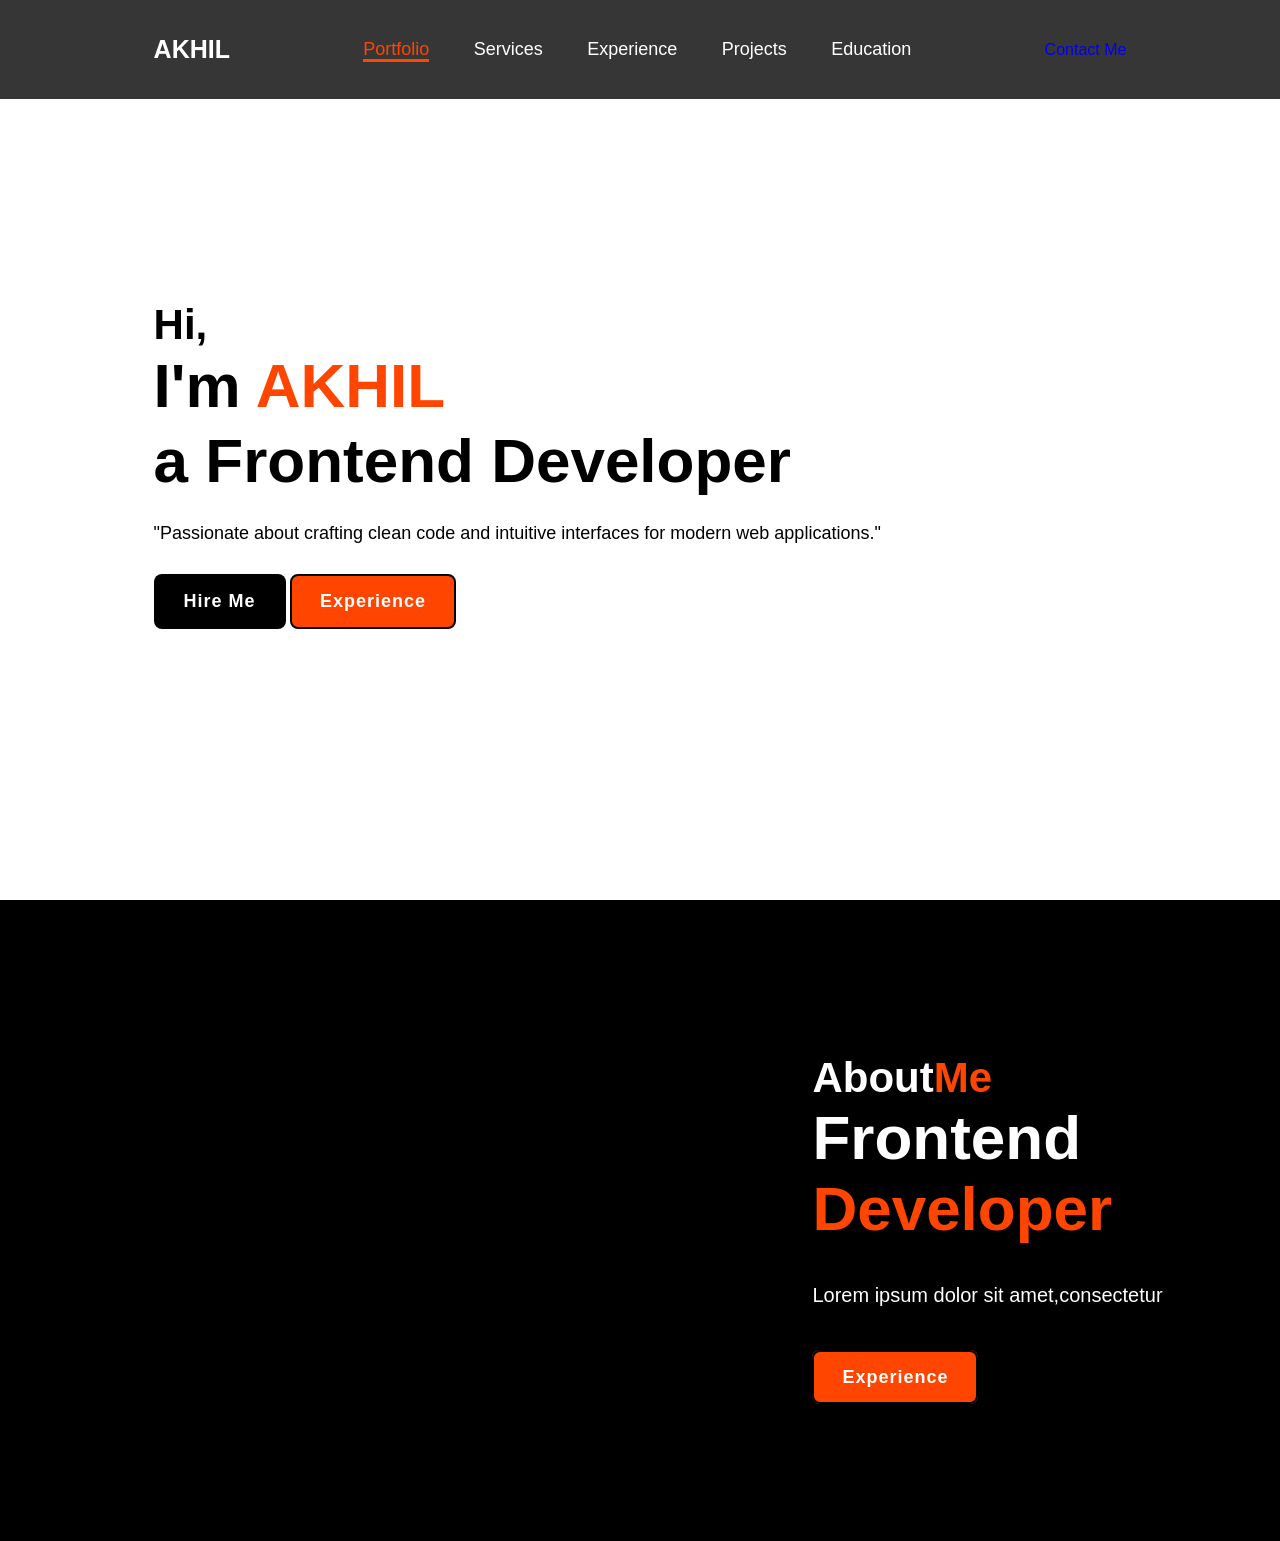
==== index.html @ 7cc4699e "add about section with content and styling; enhance button styles and image presentation" ====
<!DOCTYPE html>
<html lang="en">
    <head>
        <meta charset="UTF-8">
        <meta name="viewport"
        content="width=device-width, intial-scale=1.0">
        <title>Simple Portfolio 2.0</title>
        <link rel="stylesheet" href="style.css">
    </head>
    <body>
        <header class="header">
            <a href="#" class="logo">AKHIL</a>
            
            <nav class="navbar">
                <a href="#" class="active">Portfolio</a>
                <a href="#">Services</a>
                <a href="#">Experience</a>
                <a href="#">Projects</a>
                <a href="#">Education</a>
            </nav>

            <a href="#" class="Contact">Contact Me</a>          
        </header>

        <section class="home">
            <div class="home-content">
                <h3>Hi,</h3>

                <h1>I'm <span>AKHIL<br></span>a Frontend Developer</h1>

                <p>"Passionate about crafting clean code and intuitive interfaces for modern web applications."</p>

                <div class="btn-box">
                    <button class="btn-1">Hire Me</button>
                    <button class="btn-2">Experience</button>
                </div>
            </div>
            <div class="img-box">
                 <img src="image.jpg" alt="">              
             </div>
        </section>
        
        <section class="about">

            <div class="about-img">
                <img scr="image.jpg" alt="">
            </div>
            
            <div class="about-content">
                <h2 class="heading">About<span>Me</span></h2>
                <h3>Frontend <span>Developer</span></h3>
                <p>Lorem ipsum dolor sit amet,consectetur </p>
                <a href="#" class="btn-2">Experience</a>
            </div>
        </section>
    </body>
</html>
---- style.css ----
*{
    margin:0;
    padding:0;
    box-sizing: border-box;
    font-family: 'Poppins', sans-serif; 
    text-decoration: none;
    list-style: none;
}
.header{
    position: fixed;
    top: 0;
    left: 0;
    width: 100%;
    padding: 35px 12%;
    background:rgba(0, 0, 0, 0.789);
    backdrop-filter: blur(10px);
    display: flex;
    justify-content: space-between;
    align-items: center;
    z-index: 100;
}
.logo{
    font-size: 25px;
    color: white;
    font-weight: 600;
    transition: 0.3s ease;
}
.logo:hover{
    color: orangered;
    text-shadow: 0 0 25px orangered,
                 0 0 50px orangered;
    transform: scale(1.1);                
}
span{
    color: orangered;  
}
.navbar a{
    font-size: 18px;
    color: white;
    font-weight: 500;
    margin : 0 20px;
    border-radius: 3px solid transparent;
    transition: 0.3s ease;   
}
.navbar a:hover,
.navbar a.active{
    color: orangered;
    border-bottom: 3px solid orangered;
}
.contact{
    padding: 10px 28px;
    background-color: white;
    color: black;
    border: 2px solid transparent;
    border-radius: 8px;
    font-size: 16px;
    letter-spacing: 1px;
    font-weight: 600;
    transition: 0.3s ease;
}
.contact:hover{
    background-color: orangered;
    box-shadow: 0 0 25px orangered;
    color: white;
}
.home{
    width: 100%;
    min-height: 100vh;
    background: rgb(255, 255, 255);
    display: flex;
    align-items: center;
    gap: 7em;
    padding: 30px 12% 0;
}
.home-content{
    max-width: 800px;
}
.home-content h3{
    font-size: 42px;   
}
.home-content h1{
    font-size: 62px;
    line-height: 1.2;
}
.home-content p{
    font-size: 18px;
    margin: 25px 0 30px;    
}
.btn{
    width: 345px;
    display: flex;
    gap: 2em;
}
.btn-1{
    padding: 15px 28px;
    background-color: black;
    color: white;
    border: 2px solid transparent;
    border-radius: 8px;
    font-size: 18px;
    letter-spacing: 1px;
    font-weight: 600;
    transition: 0.3s ease;
    cursor: pointer;
}
.btn-1:hover{
    background-color: white;
    color: black;
    border: 2px solid black;
}
.btn-2{
    padding: 15px 28px;
    background-color: orangered;
    color: white;
    border: 2px solid black;
    border-radius: 8px;
    font-size: 18px;
    letter-spacing: 1px;
    font-weight: 600;
    transition: 0.3 ease;
    cursor: pointer;
}
.btn-2:hover{
    background-color: white;
    color: orangered;
}
.img-box img{
    border-radius: 50%;
    width: 550px;    
}

::-webkit-scrollbar{
    width: 15px;
}
::-webkit-scrollbar-thumb{
    background-color: orangered;   
}
::-webkit-scrollbar-track{
    background-color:rgba(0, 0, 0, 0.6);
    width: 50px;
}

.about{
    display: flex;
    justify-content: center;
    align-items: center;
    padding: 12% 8%;
    gap: 10em;
    background: black;
}
.about-img img{
    position: relative;
    width: 550px;
    box-shadow: 0 0 25px orangered,
                0 0 50px orangered;
    border-radius: 50%;
}
.about-content h2{
    text-align: left;
    color: white;
    font-size: 42px;   
}
.about-content h3{
    font-size: 62px;
    color: white;    
}
.about-content p{
    color: white;
    font-size: 20px;
    margin: 2em 0 3em;
}
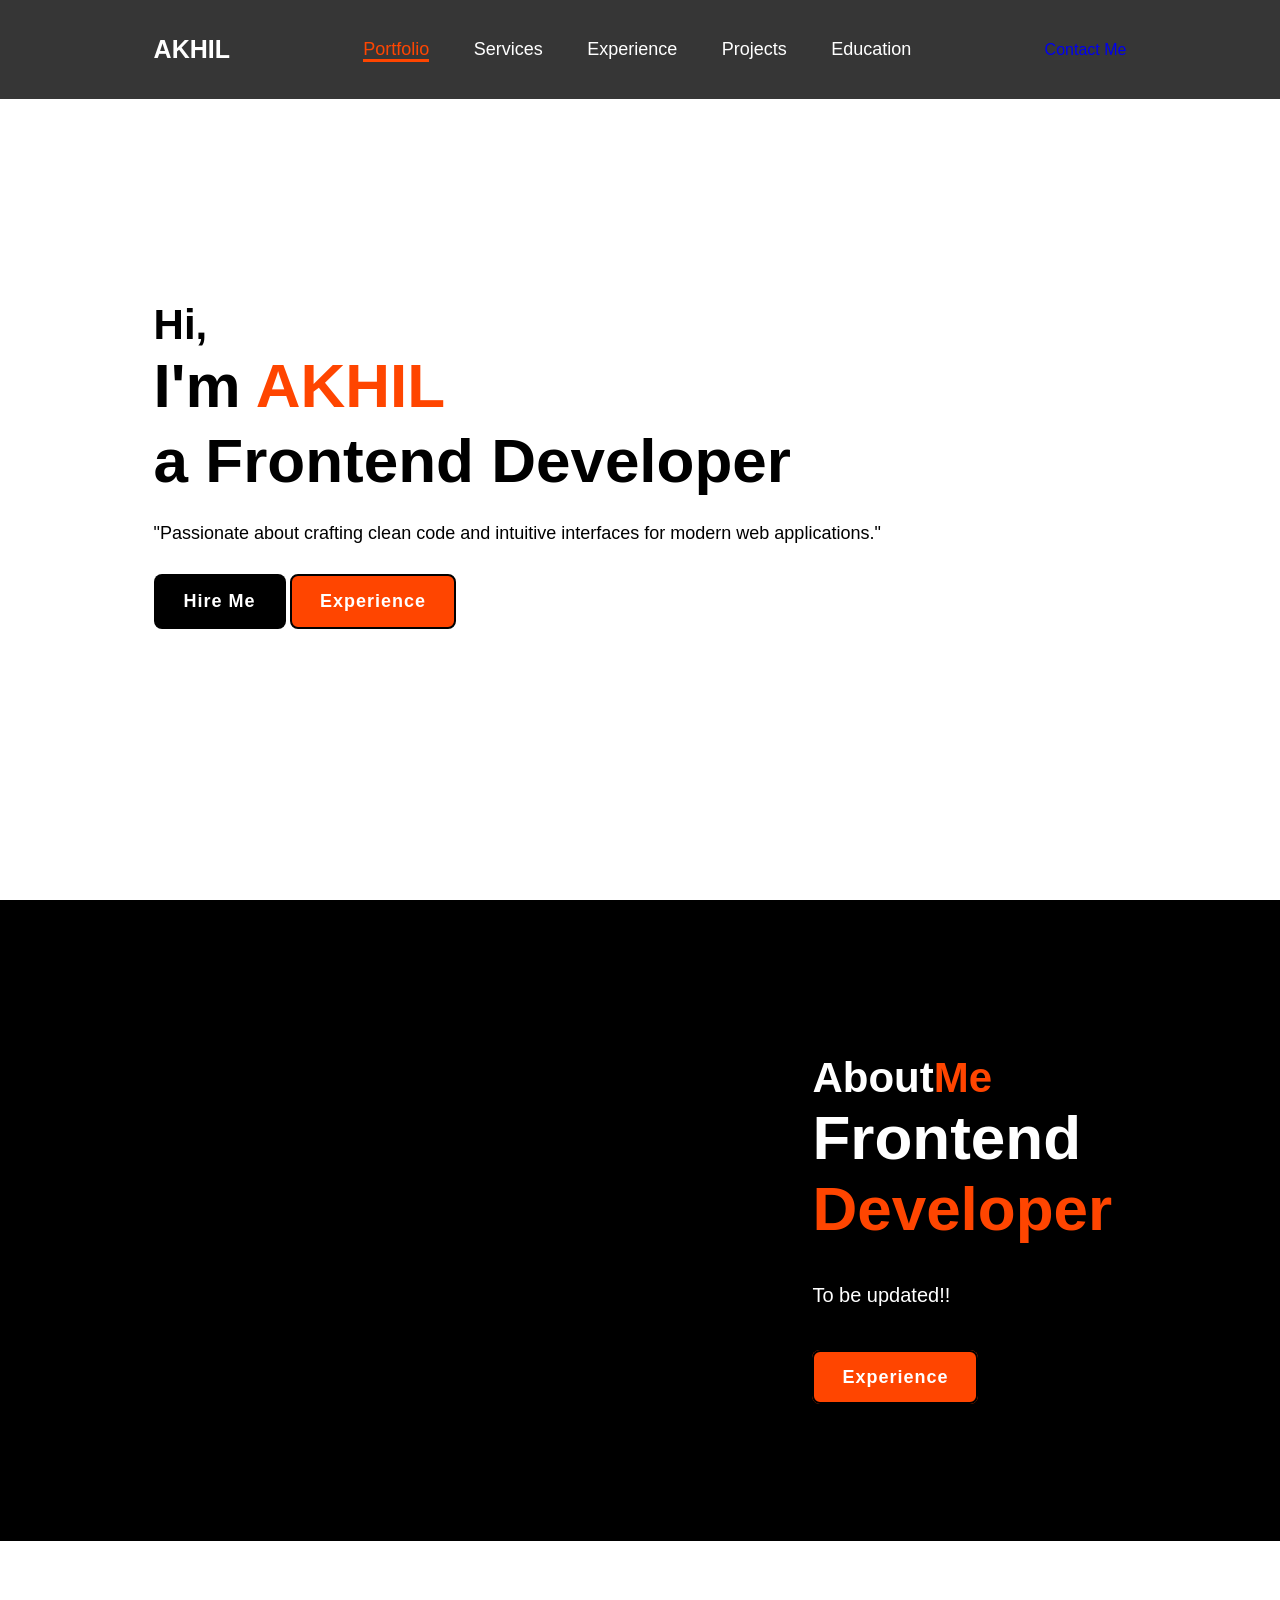
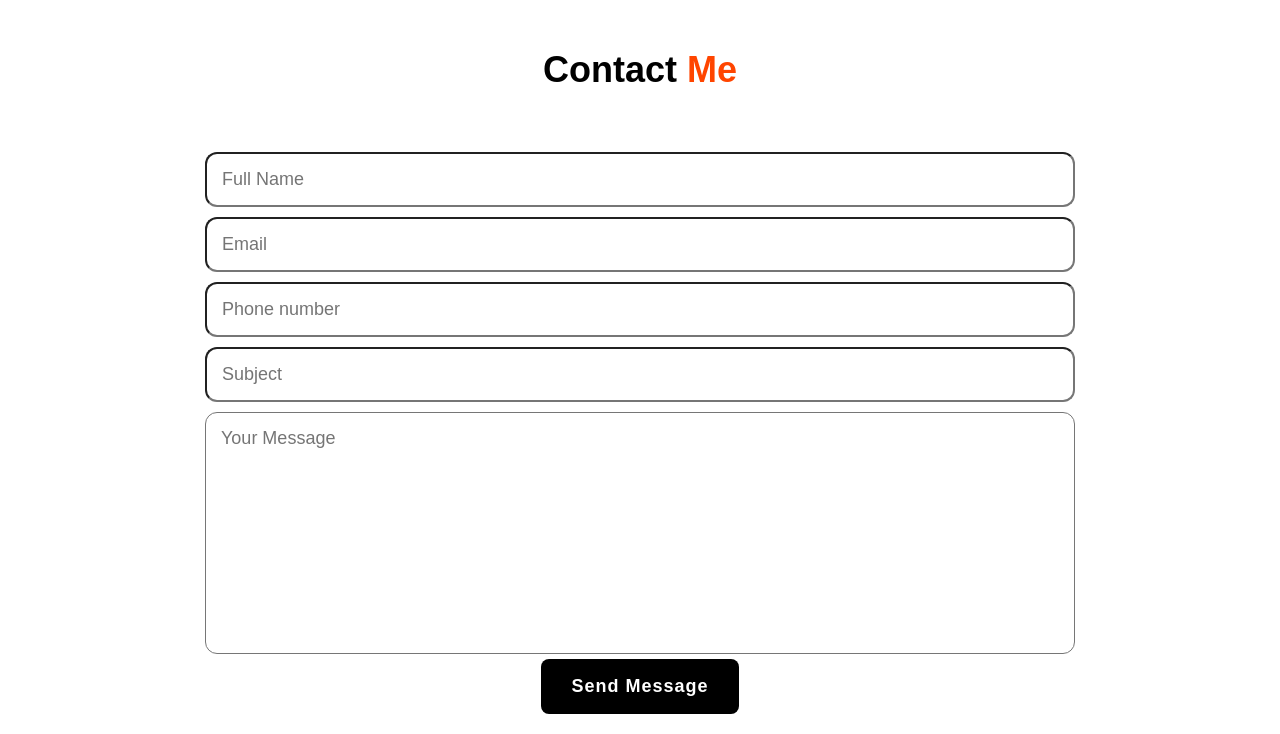
==== commit 36ce42f6: "add contact form section with styling and update about section content" ====
--- a/index.html
+++ b/index.html
@@ -49,9 +49,28 @@
             <div class="about-content">
                 <h2 class="heading">About<span>Me</span></h2>
                 <h3>Frontend <span>Developer</span></h3>
-                <p>Lorem ipsum dolor sit amet,consectetur </p>
+                <p>To be updated!!</p>
                 <a href="#" class="btn-2">Experience</a>
             </div>
         </section>
+
+        <section class="contact-form">
+            <h2 class="contact-me">Contact <span>Me</span></h2>
+
+            <form action="#" class="form-together">
+
+                <div class="input-box">
+                    <input type="text" placeholder="Full Name">
+                    <input type="email" placeholder="Email">
+                    <input type="number" placeholder="Phone number">
+                    <input type="text" placeholder="Subject">
+                
+                    <textarea name="" id="" cols="30" rows="10" placeholder="Your Message"></textarea>
+                </div>
+
+                <input type="submit" value="Send Message" class="btn-1">
+
+            </form>
+        </section>
     </body>
 </html>
--- a/style.css
+++ b/style.css
@@ -168,4 +168,53 @@
     color: white;
     font-size: 20px;
     margin: 2em 0 3em;
-}+}
+
+.contact-form {
+    display: flex;
+    flex-direction: column;
+    align-items: center;
+    justify-content: center;
+    width: 100%;
+}
+
+.form-together {
+    display: flex;
+    flex-direction: column;
+    align-items: center;
+    justify-content: center;
+    width: 100%;
+}
+
+.contact-form h2{
+    text-align: center;
+    margin-top: 3em;
+    margin-bottom: 1em;
+    font-size: 36px;
+}
+.contact-form form{
+    max-width: 50em;
+    margin: 1rem auto;
+    text-align: center;
+    margin-bottom: 3em;
+}
+.contact-form form,
+.input-box{
+    display: flex;
+    justify-content: center;
+    flex-wrap: wrap;
+
+}
+
+.contact-form form,
+.input-box input,
+.contact-form form textarea{
+    width: 100%;
+    padding: 15px;
+    font-size: 18px;
+    color: black;
+    background: rgb(255, 255, 255);
+    border-radius: 12px;
+    margin: 5px 0;
+    resize: none;
+}
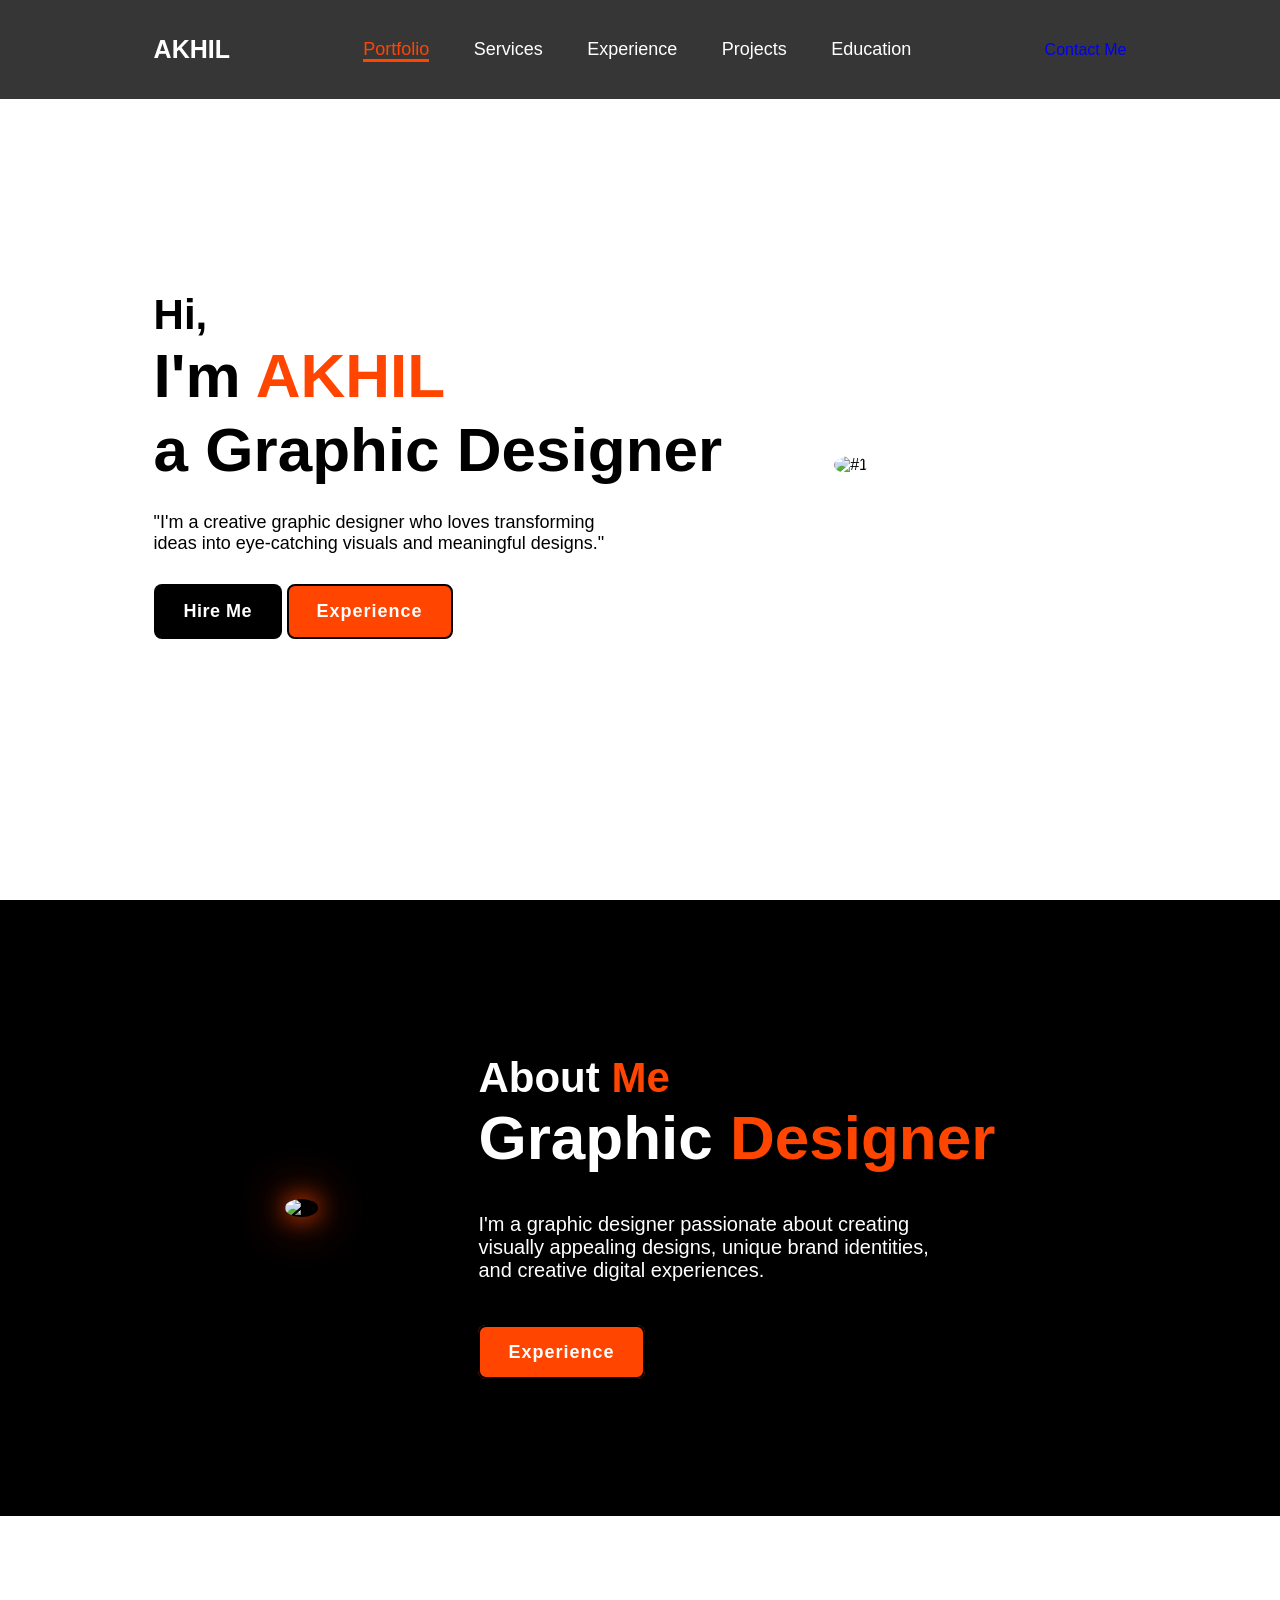
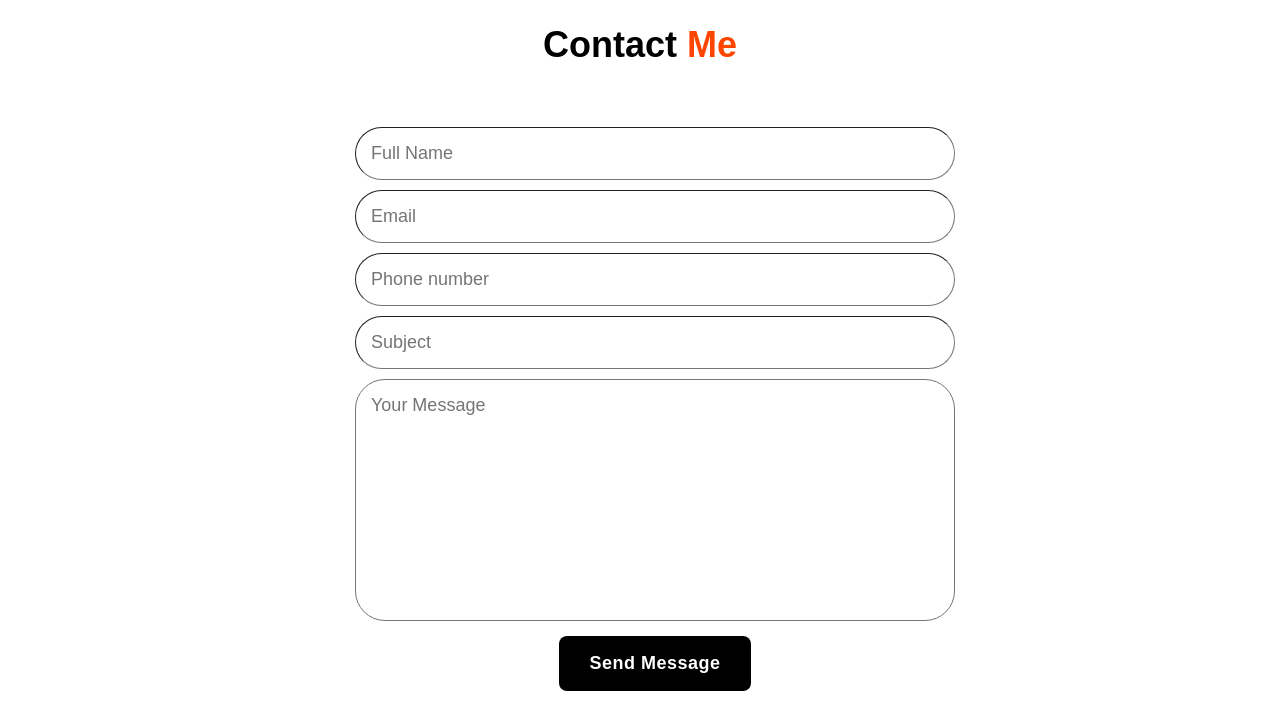
==== commit 5a7822fe: "update home and about sections content; modify image sources and enhance styles" ====
--- a/index.html
+++ b/index.html
@@ -26,9 +26,9 @@
             <div class="home-content">
                 <h3>Hi,</h3>
 
-                <h1>I'm <span>AKHIL<br></span>a Frontend Developer</h1>
+                <h1>I'm <span>AKHIL<br></span>a Graphic Designer</h1>
 
-                <p>"Passionate about crafting clean code and intuitive interfaces for modern web applications."</p>
+                <p>"I'm a creative graphic designer who loves transforming<br>ideas into eye-catching visuals and meaningful designs."</p>
 
                 <div class="btn-box">
                     <button class="btn-1">Hire Me</button>
@@ -36,20 +36,22 @@
                 </div>
             </div>
             <div class="img-box">
-                 <img src="image.jpg" alt="">              
+                 <img src="https://i.pinimg.com/1200x/fc/03/52/fc0352c0abf18f73829cd79c8271cc64.jpg" alt="#1">              
              </div>
         </section>
         
         <section class="about">
 
             <div class="about-img">
-                <img scr="image.jpg" alt="">
+                <img src="https://i.pinimg.com/736x/49/27/1d/49271dbe0672f5c6c421a0d20e19b036.jpg" alt="#2">
             </div>
             
             <div class="about-content">
-                <h2 class="heading">About<span>Me</span></h2>
-                <h3>Frontend <span>Developer</span></h3>
-                <p>To be updated!!</p>
+                <h2 class="heading">About <span>Me</span></h2>
+                <h3>Graphic <span>Designer</span></h3>
+                <p>
+                    I'm a graphic designer passionate about creating<br>visually appealing designs, unique brand identities,<br>and creative digital experiences.
+                </p>
                 <a href="#" class="btn-2">Experience</a>
             </div>
         </section>
@@ -72,5 +74,8 @@
 
             </form>
         </section>
+
+
+
     </body>
 </html>
--- a/style.css
+++ b/style.css
@@ -98,7 +98,7 @@
     border: 2px solid transparent;
     border-radius: 8px;
     font-size: 18px;
-    letter-spacing: 1px;
+    letter-spacing: 0.5px;
     font-weight: 600;
     transition: 0.3s ease;
     cursor: pointer;
@@ -125,12 +125,13 @@
     color: orangered;
 }
 .img-box img{
-    border-radius: 50%;
-    width: 550px;    
+    border-radius:100%;
+    width:400px;
+
 }
 
 ::-webkit-scrollbar{
-    width: 15px;
+    width: 5px;
 }
 ::-webkit-scrollbar-thumb{
     background-color: orangered;   
@@ -150,7 +151,7 @@
 }
 .about-img img{
     position: relative;
-    width: 550px;
+    width: 500px;
     box-shadow: 0 0 25px orangered,
                 0 0 50px orangered;
     border-radius: 50%;
@@ -185,6 +186,7 @@
     justify-content: center;
     width: 100%;
 }
+
 
 .contact-form h2{
     text-align: center;
@@ -206,15 +208,20 @@
 
 }
 
+.input-box{
+    margin-bottom:10px;
+}
+
 .contact-form form,
 .input-box input,
 .contact-form form textarea{
-    width: 100%;
+    width: 600px;
     padding: 15px;
     font-size: 18px;
     color: black;
     background: rgb(255, 255, 255);
-    border-radius: 12px;
+    border-radius: 30px;
     margin: 5px 0;
     resize: none;
-}
+    border-width:1px;
+}
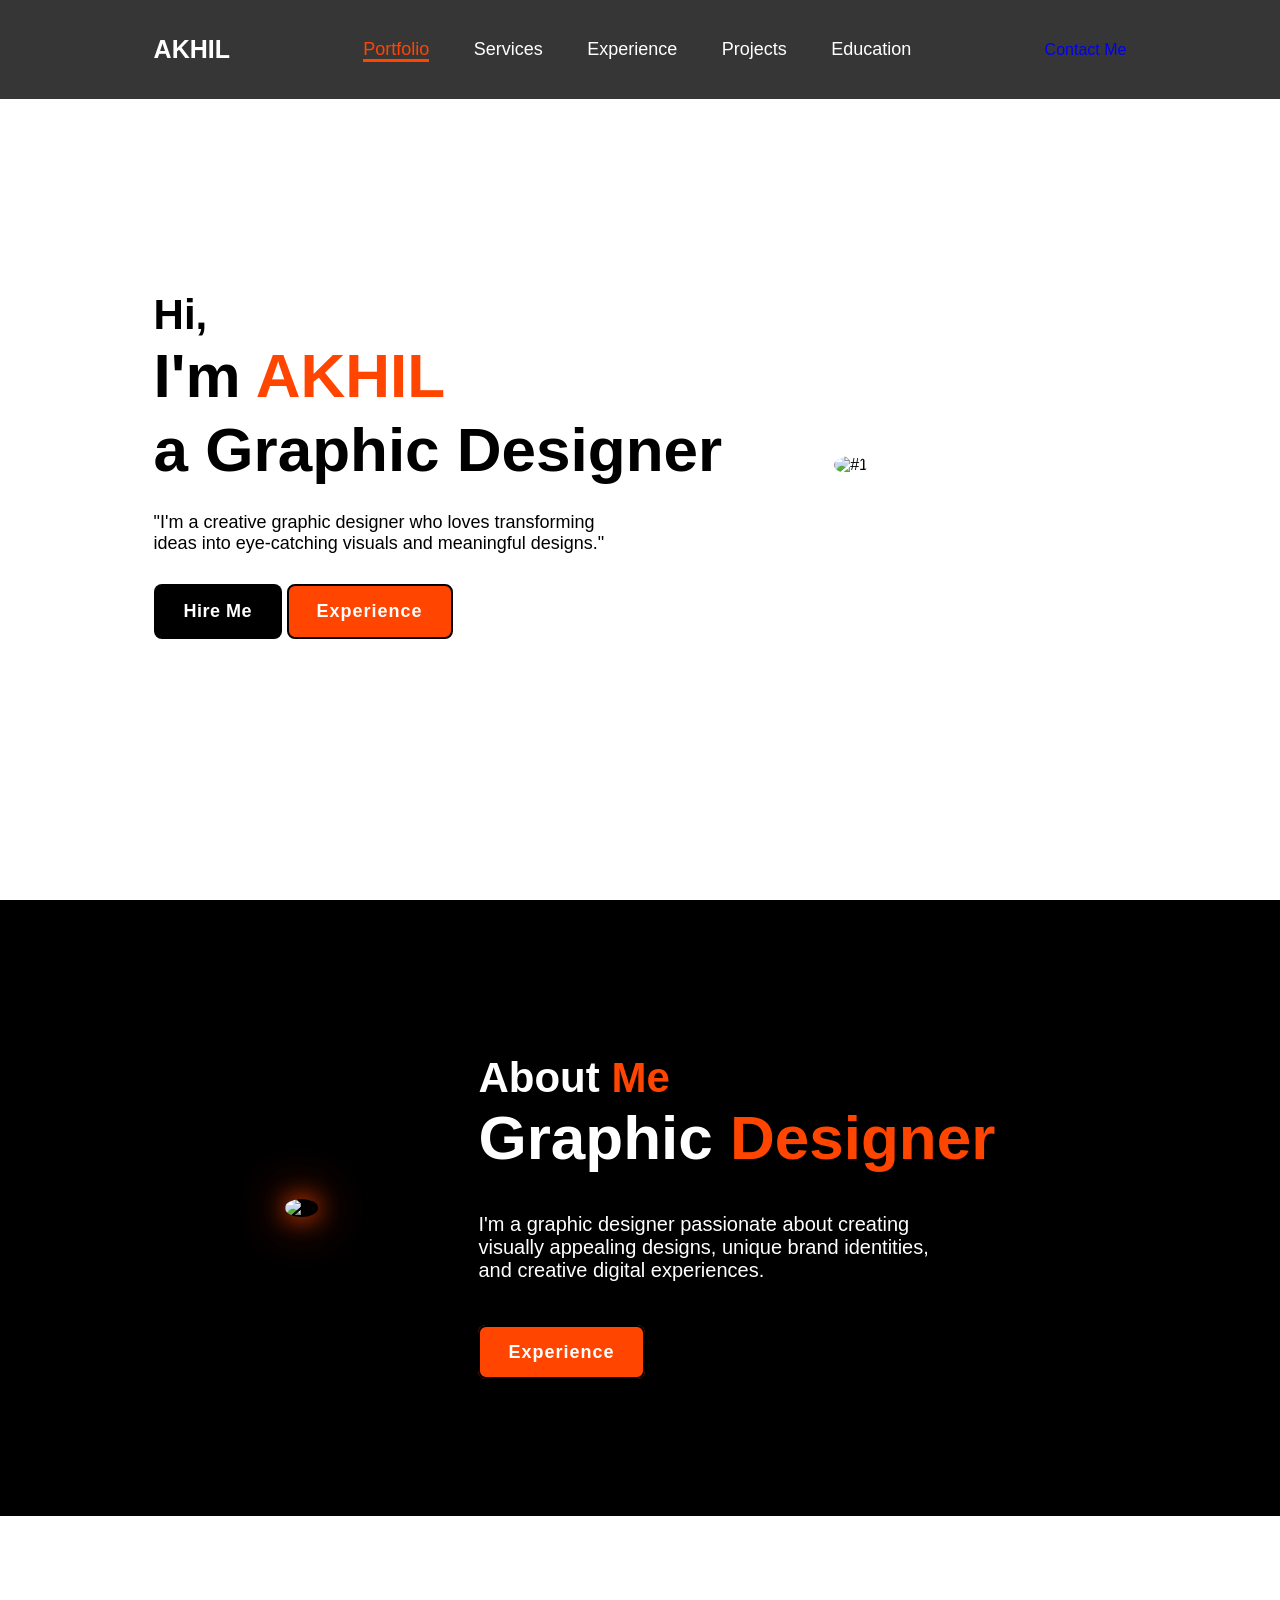
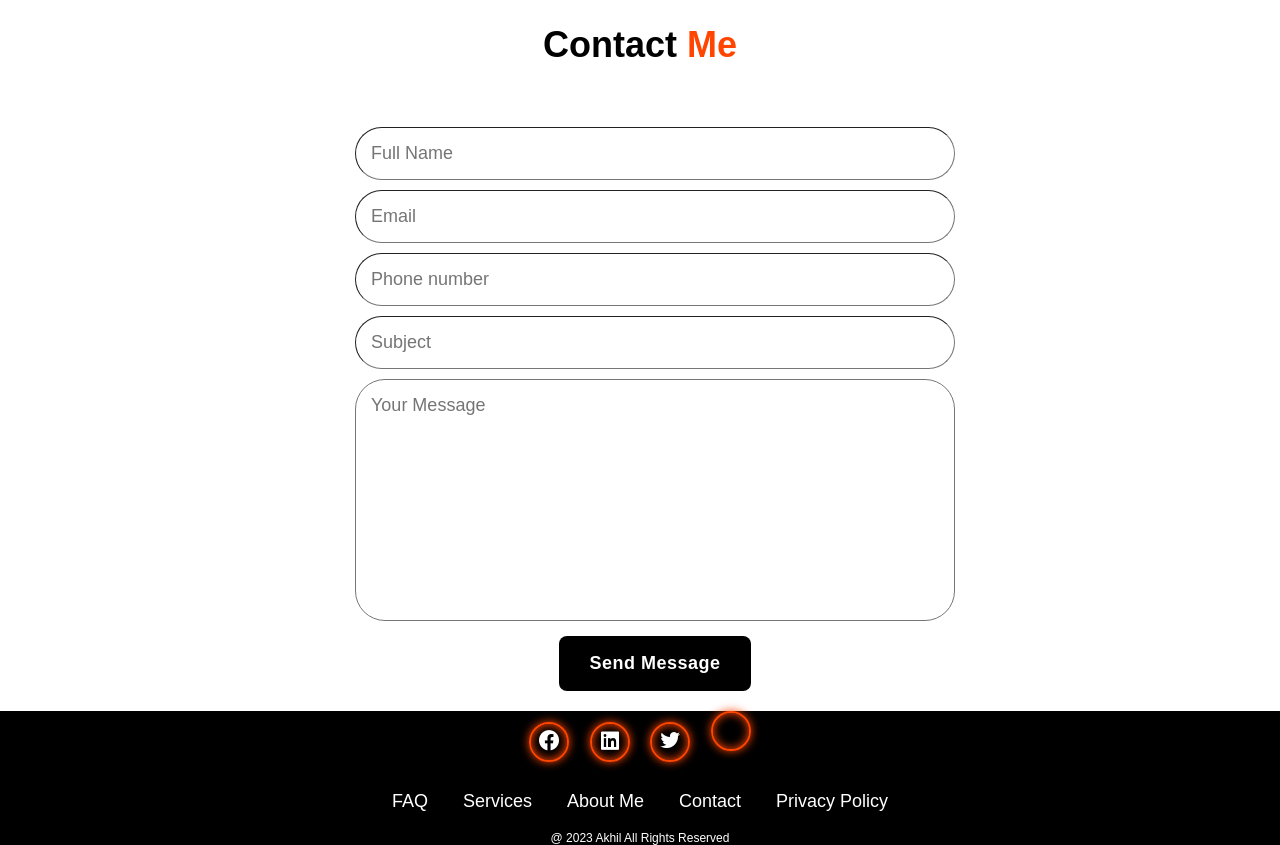
==== commit 63916e8c: "add footer section with social links and copyright; adjust about image width" ====
--- a/index.html
+++ b/index.html
@@ -6,14 +6,15 @@
         content="width=device-width, intial-scale=1.0">
         <title>Simple Portfolio 2.0</title>
         <link rel="stylesheet" href="style.css">
+        <link href="https://unpkg.com/boxicons@2.1.4/css/boxicons.min.css" rel="stylesheet">
     </head>
     <body>
         <header class="header">
             <a href="#" class="logo">AKHIL</a>
             
             <nav class="navbar">
-                <a href="#" class="active">Portfolio</a>
-                <a href="#">Services</a>
+                <a href="index.html" class="active">Portfolio</a>
+                <a href="services.html">Services</a>
                 <a href="#">Experience</a>
                 <a href="#">Projects</a>
                 <a href="#">Education</a>
@@ -75,6 +76,36 @@
             </form>
         </section>
 
+        <footer class="footer">
+
+            <div class="social">
+                <a href="#"><i class='bx bxl-facebook-circle'></i></a>
+                <a href="#"><i class='bx bxl-linkedin-square'></i></a>
+                <a href="#"><i class='bx bxl-twitter'></i></a>
+                <a href="#"><i classs='bx bxl-instagram-alt'></i></a>
+            </div>
+
+            <ul class="list">
+                <li>
+                    <a href="#">FAQ</a>
+                </li>
+                <li>
+                    <a href="#">Services</a>
+                </li>
+                <li>
+                    <a href="#">About Me</a>
+                </li>
+                <li>
+                    <a href="#">Contact</a>
+                </li>
+                <li>
+                    <a href="#">Privacy Policy</a>
+                </li>
+            </ul>
+
+            <p class="copyright">@ 2023 Akhil All Rights Reserved</p>
+        </footer>
+
 
 
     </body>
--- a/style.css
+++ b/style.css
@@ -151,7 +151,7 @@
 }
 .about-img img{
     position: relative;
-    width: 500px;
+    width: 50   0px;
     box-shadow: 0 0 25px orangered,
                 0 0 50px orangered;
     border-radius: 50%;
@@ -225,3 +225,60 @@
     resize: none;
     border-width:1px;
 }
+.footer{
+    position: relative;
+    bottom: 0;
+    width: 100%;
+    padding:n40px 0;
+    background-color: black;
+}
+.footer .social{
+    text-align: center;
+    padding-bottom: 25px;
+    color: white;   
+}
+.footer .social a{
+    font-size: 24px;
+    color: white;
+    border: 2px solid orangered;
+    width: 40px;
+    height: 40px;
+    line-height: 38px;
+    display: inline-block;
+    text-align: center;
+    border-radius: 50%;
+    margin: 0 8px;
+    box-shadow: inset 0 0 10px orangered, 0 0 10px orangered;
+    transition: 0.3s ease;
+}
+.footer .social a:hover{
+    transform: scale(1.2)translateY(-10px);
+    color: orangered;
+    border: 2px solid orangered;
+}
+.footer ul{
+    margin-top: 0;
+    padding: 0;
+    font-size: 18px;
+    line-height: 1.6;
+    margin-bottom: 0;
+    text-align: center;
+}
+.footer ul li a{
+    color: white;
+    border-bottom: 3px solid transparent;
+    transition: 0.3s ease;
+}
+.footer ul li a:hover{
+    border-bottom: 3px solid orangered;
+}
+.footer ul li{
+    display: inline-block;
+    padding: 0 15px;
+}
+.footer .copyright{
+    margin-top: 15px;
+    text-align: center;
+    font-size: 12px;
+    color: white;
+}
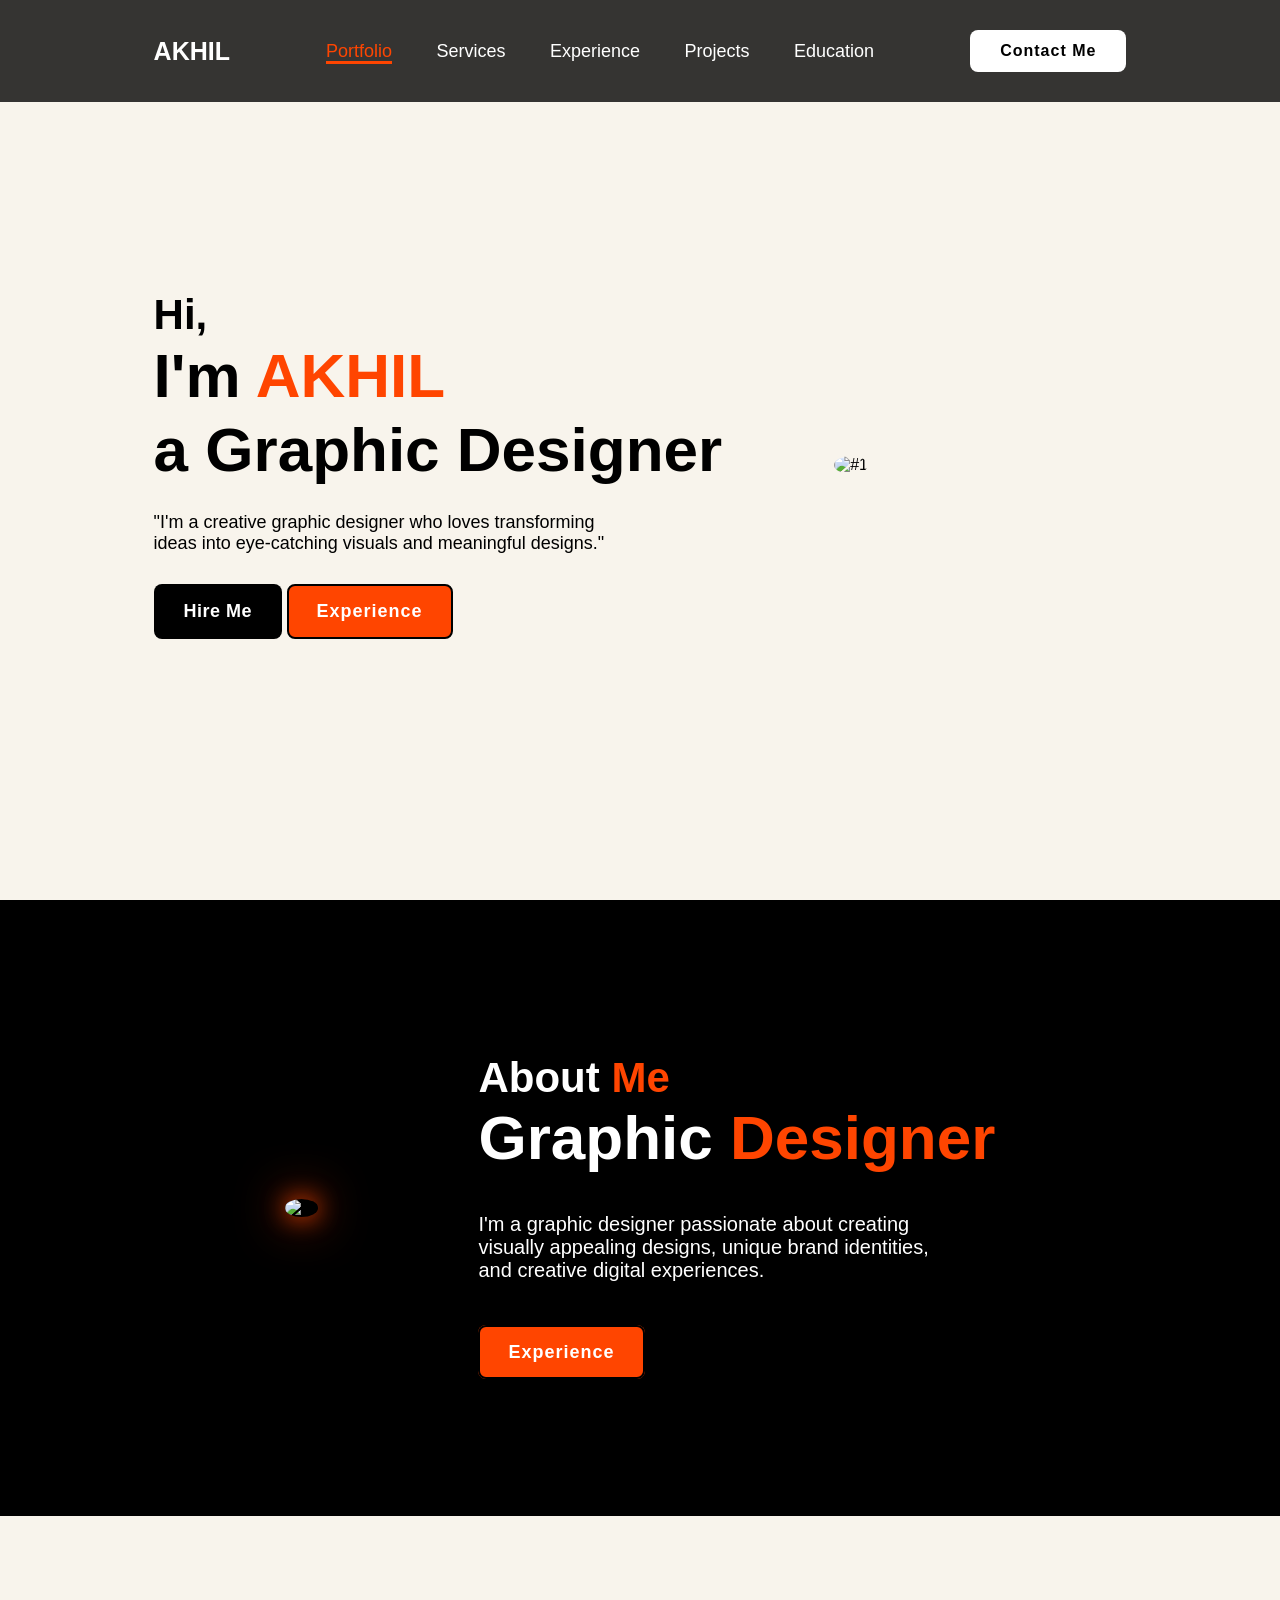
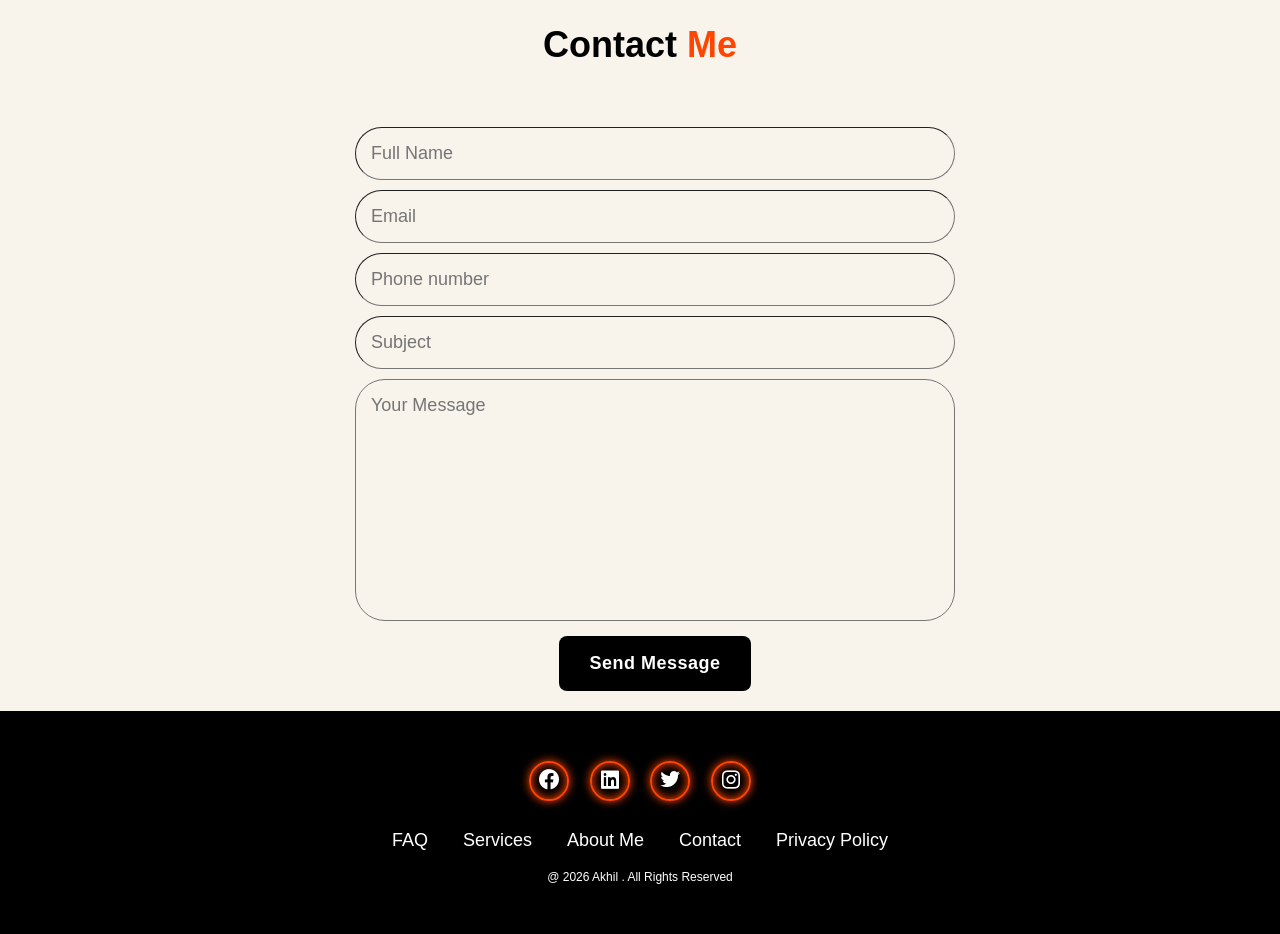
==== commit bdef3de4: "fix: correct contact link class and update footer copyright year; add services page with layout and " ====
--- a/index.html
+++ b/index.html
@@ -20,7 +20,7 @@
                 <a href="#">Education</a>
             </nav>
 
-            <a href="#" class="Contact">Contact Me</a>          
+            <a href="#" class="contact">Contact Me</a>          
         </header>
 
         <section class="home">
@@ -82,7 +82,7 @@
                 <a href="#"><i class='bx bxl-facebook-circle'></i></a>
                 <a href="#"><i class='bx bxl-linkedin-square'></i></a>
                 <a href="#"><i class='bx bxl-twitter'></i></a>
-                <a href="#"><i classs='bx bxl-instagram-alt'></i></a>
+                <a href="#"><i class="bx bxl-instagram"></i></a>
             </div>
 
             <ul class="list">
@@ -103,10 +103,8 @@
                 </li>
             </ul>
 
-            <p class="copyright">@ 2023 Akhil All Rights Reserved</p>
+            <p class="copyright">@ 2026 Akhil . All Rights Reserved</p>
         </footer>
-
-
 
     </body>
 </html>
--- a/style.css
+++ b/style.css
@@ -11,7 +11,7 @@
     top: 0;
     left: 0;
     width: 100%;
-    padding: 35px 12%;
+    padding: 30px 12%;
     background:rgba(0, 0, 0, 0.789);
     backdrop-filter: blur(10px);
     display: flex;
@@ -66,7 +66,7 @@
 .home{
     width: 100%;
     min-height: 100vh;
-    background: rgb(255, 255, 255);
+    background:#F8F4EC;
     display: flex;
     align-items: center;
     gap: 7em;
@@ -151,10 +151,11 @@
 }
 .about-img img{
     position: relative;
-    width: 50   0px;
+    width:450px;
     box-shadow: 0 0 25px orangered,
                 0 0 50px orangered;
     border-radius: 50%;
+
 }
 .about-content h2{
     text-align: left;
@@ -177,6 +178,7 @@
     align-items: center;
     justify-content: center;
     width: 100%;
+    background-color: #F8F4EC;
 }
 
 .form-together {
@@ -219,7 +221,7 @@
     padding: 15px;
     font-size: 18px;
     color: black;
-    background: rgb(255, 255, 255);
+    background: #F8F4EC;
     border-radius: 30px;
     margin: 5px 0;
     resize: none;
@@ -229,7 +231,7 @@
     position: relative;
     bottom: 0;
     width: 100%;
-    padding:n40px 0;
+    padding:50px 0;
     background-color: black;
 }
 .footer .social{
@@ -282,3 +284,56 @@
     font-size: 12px;
     color: white;
 }
+
+
+/***********/
+
+.home2{
+    width: 100%;
+    height: 500px;
+    background:#F8F4EC;
+    display: flex;
+    align-items: center;
+    gap: 7em;
+    padding: 30px 12% 0;
+}
+.home-content2{
+    max-width: 800px;
+}
+.home-content h3{
+    font-size: 42px;   
+}
+.home-content h1{
+    font-size: 62px;
+    line-height: 1.2;
+}
+.home-content p{
+    font-size: 18px;
+    margin: 25px 0 30px;    
+}
+
+
+.services{
+    background-color:#F8F4EC;
+    min-height:600px;
+
+}
+
+.head{
+    padding-top:150px;
+    padding-left: 50px;
+    color: orangered;
+    font-weight:normal;
+    font-style:italic;
+}
+
+.services{
+    display:flex;
+    justify-content: space-evenly;
+    align-content: center;
+}
+
+.service-cont-diff img{
+    border-radius:100%;
+    width:30px;
+}
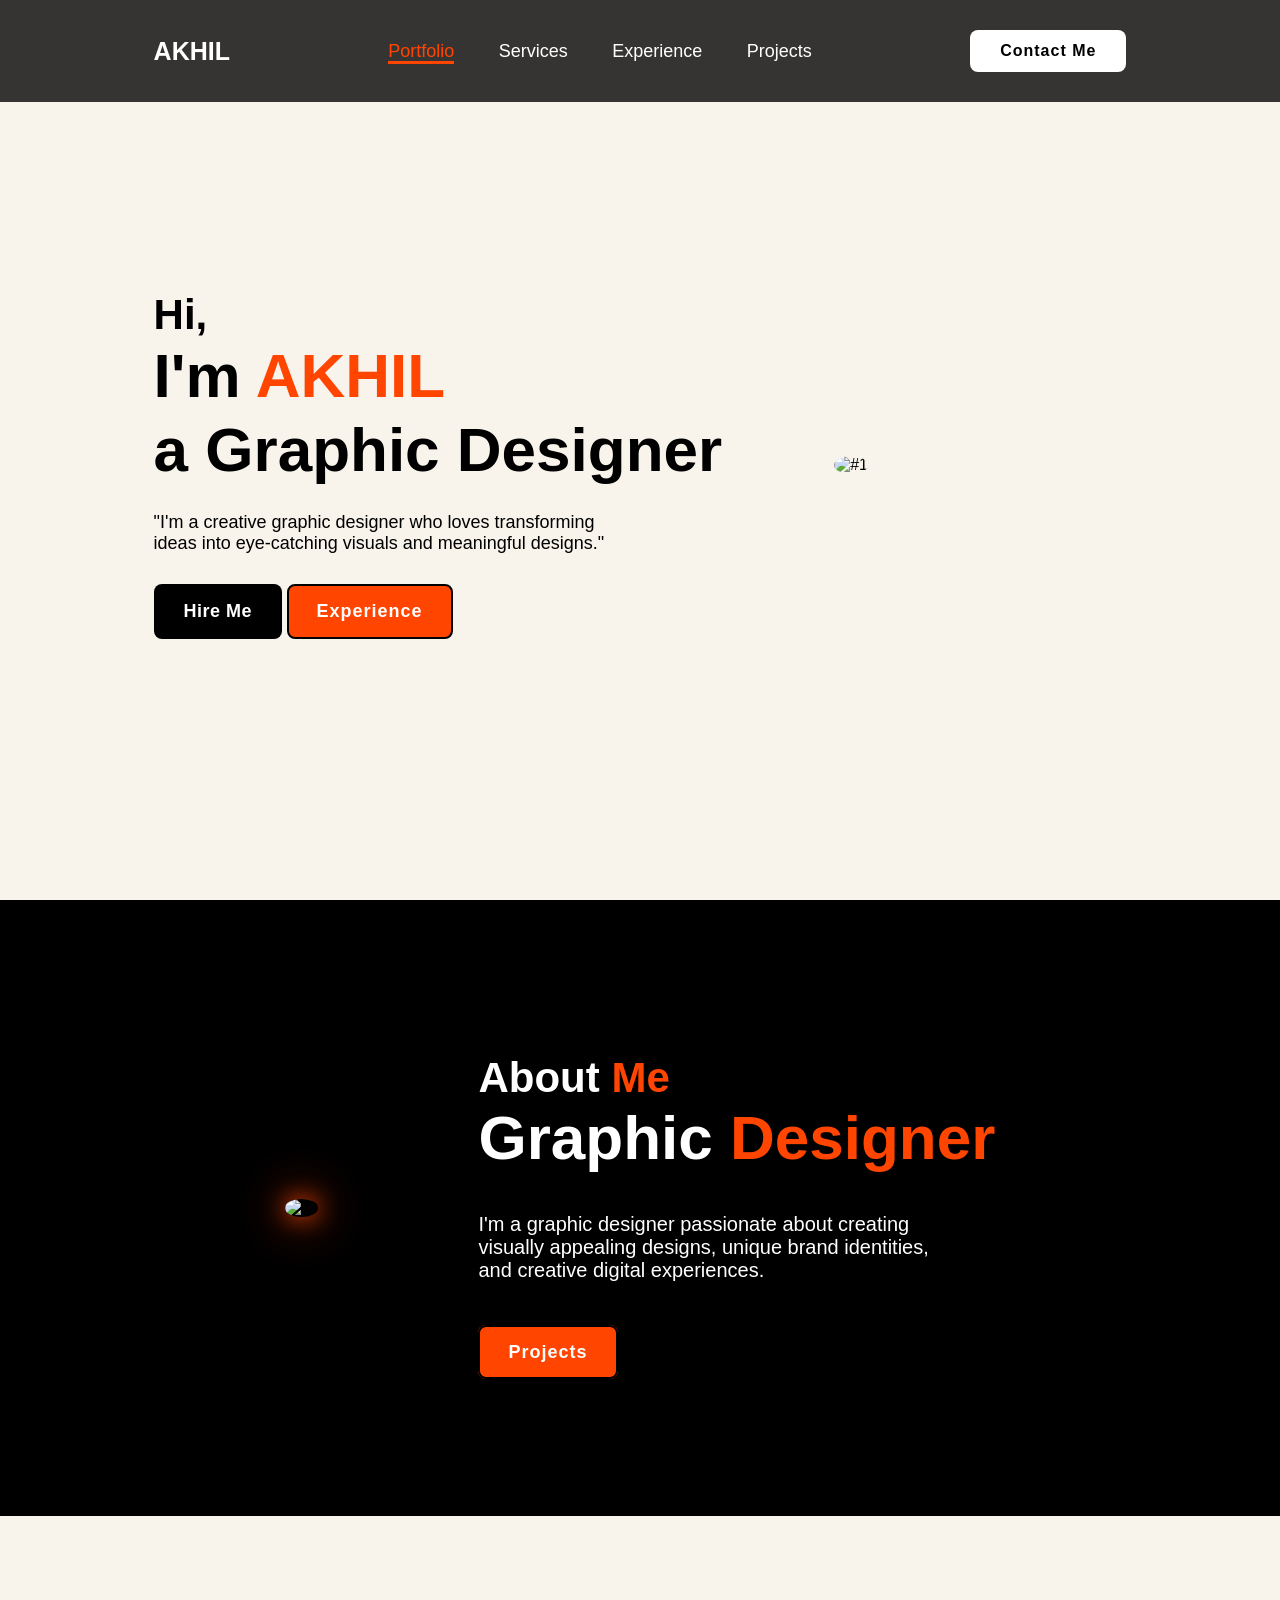
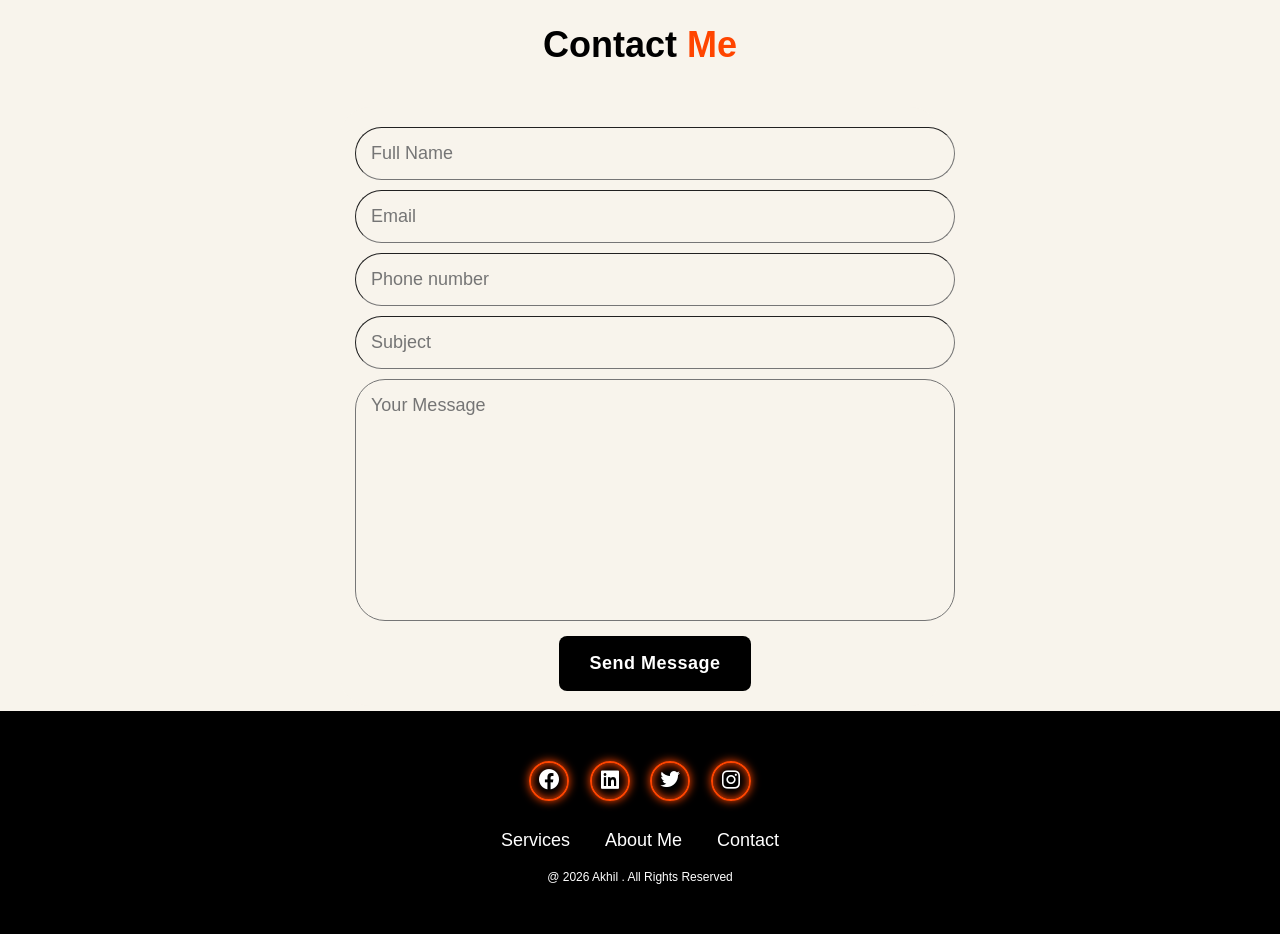
==== commit fe7f5112: "add projects page with image gallery and styling; update navigation links across sections" ====
--- a/index.html
+++ b/index.html
@@ -15,12 +15,11 @@
             <nav class="navbar">
                 <a href="index.html" class="active">Portfolio</a>
                 <a href="services.html">Services</a>
-                <a href="#">Experience</a>
-                <a href="#">Projects</a>
-                <a href="#">Education</a>
+                <a href="experience.html">Experience</a>
+                <a href="projects.html">Projects</a>
             </nav>
 
-            <a href="#" class="contact">Contact Me</a>          
+            <a href="#contact" class="contact">Contact Me</a>          
         </header>
 
         <section class="home">
@@ -32,8 +31,8 @@
                 <p>"I'm a creative graphic designer who loves transforming<br>ideas into eye-catching visuals and meaningful designs."</p>
 
                 <div class="btn-box">
-                    <button class="btn-1">Hire Me</button>
-                    <button class="btn-2">Experience</button>
+                    <button onclick="document.getElementById('contact').scrollIntoView({behavior: 'smooth'})" class="btn-1">Hire Me</button>
+                    <button onclick="window.location.href='experience.html'" class="btn-2">Experience</button>
                 </div>
             </div>
             <div class="img-box">
@@ -41,7 +40,7 @@
              </div>
         </section>
         
-        <section class="about">
+        <section class="about" id="about">
 
             <div class="about-img">
                 <img src="https://i.pinimg.com/736x/49/27/1d/49271dbe0672f5c6c421a0d20e19b036.jpg" alt="#2">
@@ -53,11 +52,11 @@
                 <p>
                     I'm a graphic designer passionate about creating<br>visually appealing designs, unique brand identities,<br>and creative digital experiences.
                 </p>
-                <a href="#" class="btn-2">Experience</a>
+                <a onclick="window.location.href='projects.html'"class="btn-2">Projects</a>
             </div>
         </section>
 
-        <section class="contact-form">
+        <section class="contact-form" id="contact">
             <h2 class="contact-me">Contact <span>Me</span></h2>
 
             <form action="#" class="form-together">
@@ -87,20 +86,15 @@
 
             <ul class="list">
                 <li>
-                    <a href="#">FAQ</a>
+                    <a href="services.html">Services</a>
                 </li>
                 <li>
-                    <a href="#">Services</a>
+                    <a href="#about">About Me</a>
                 </li>
                 <li>
-                    <a href="#">About Me</a>
+                    <a href="#contact">Contact</a>
                 </li>
-                <li>
-                    <a href="#">Contact</a>
-                </li>
-                <li>
-                    <a href="#">Privacy Policy</a>
-                </li>
+                
             </ul>
 
             <p class="copyright">@ 2026 Akhil . All Rights Reserved</p>
--- a/style.css
+++ b/style.css
@@ -313,12 +313,6 @@
 }
 
 
-.services{
-    background-color:#F8F4EC;
-    min-height:600px;
-
-}
-
 .head{
     padding-top:150px;
     padding-left: 50px;
@@ -327,13 +321,276 @@
     font-style:italic;
 }
 
-.services{
+.services {
+    background-color: #F8F4EC;
+    min-height: 800px;
+    padding: 100px 7%;
+    box-sizing: border-box;
+    padding-top:180px;
+}
+
+
+.services-head {
+    margin-top:10px;
+    margin-bottom: 80px;
+}
+
+.services-head h4 {
+    color: #FF4D0A;
+    font-size: 18px;
+    margin-bottom: 10px;
+}
+
+.services-head h1 {
+    font-size: 65px;
+    margin: 0;
+    color: #171717;
+}
+
+.services-head h1 span {
+    color: #FF4D0A;
+}
+
+.services-head p {
+    font-size: 19px;
+    color: black;
+    max-width: 650px;
+    line-height: 1.5;
+}
+
+.service-list {
+    display: grid;
+    grid-template-columns: repeat(2, 1fr);
+    gap: 20px;
+}
+
+.service-container {
+    min-height: 165px;
+    padding: 25px 35px;
+    border: 1px solid #F0DFCC;
+    border-radius: 25px;
+    display: flex;
+    align-items: center;
+    gap: 30px;
+    background-color: #FCF8F1;
+    box-shadow: 0 8px 20px rgba(80, 50, 20, 0.06);
+    transition: 0.3s ease;
+    box-sizing: border-box;
+}
+
+
+.service-container:hover {
+    transform: translateY(-6px);
+    box-shadow: 0 12px 25px rgba(80, 50, 20, 0.12);
+    border-color: #FF4D0A;
+}
+
+
+.service-icon {
+    min-width: 90px;
+    height: 90px;
+    border-radius: 50%;
+    background-color: #F9E8D8;
+    color: #FF4D0A;
+    display: flex;
+    align-items: center;
+    justify-content: center;
+    font-size: 38px;
+    font-weight: bold;
+}
+
+
+.service-info {
+    flex: 1;
+}
+
+.service-info h3 {
+    font-size: 23px;
+    color: #171717;
+    margin: 0 0 10px;
+}
+
+.service-info p {
+    font-size: 17px;
+    color: #666;
+    line-height: 1.5;
+    margin: 0;
+}
+
+
+/*********
+Experience
+*********/
+
+.experience{
+    background-color:#F8F4EC;
+    min-height:800px;
+    padding:100px 10%;
+    box-sizing:border-box;
+}
+
+.exp-head{
+    margin-bottom:60px;
+    margin-top:60px;
+}
+
+.exp-head h4{
+    color:#FF4D0A;
+    font-size:18px;
+    margin-bottom:10px;
+}
+
+.exp-head h1{
+    font-size:60px;
+    color:#171717;
+    margin:0;
+}
+
+.exp head p{
+    font-size:19px;
+    color:#666;
+    margin-top:15px;
+}
+
+.exp-container{
+    max-width:950px;
+    margin:auto;
+}
+
+.exp-item{
+    display:grid;
+    grid-template-columns:130px 40px 1fr;
+    align-items:center;
+    margin-bottom:25px;
+}
+
+.exp-date{
+    background-color:#f4e3d2;
+    color:#333;
+    padding:12px;
+    border-radius:30px;
+    text-align:center;
+    font-size:15px;
+    font-weight:bold;
+}
+
+.exp-line{
+    height:100%;
+    min-height:120px;
     display:flex;
-    justify-content: space-evenly;
-    align-content: center;
-}
-
-.service-cont-diff img{
-    border-radius:100%;
-    width:30px;
-}
+    justify-content:center;
+    position:relative;
+}
+
+.exp-line::before{
+    content:" ";
+    position:absolute;
+    width:2px;
+    height:100%;
+    background-color:#FF4D0A;
+}
+
+.exp-dot{
+    width:14px;
+    height:14px;
+    background-color:#FF4D0A;
+    border: 3px solid #F8F4EC;
+    border-radius:50%;
+    position:relative;
+    z-index:1;
+    margin-top:25px;
+}
+
+.exp-content{
+    background-color:#FCF8F1;
+    padding:25px 30px;
+    border:1px solid #F0DFCC;
+    border:20px;
+    box-shadow: 0 8px 20px rgba(80,50,20,0.06);
+    transition: 0.3 ease;
+    position:relative;
+}
+
+.exp-content:hover{
+    transform:translateX(20px);
+    border-color:#FF4D0A;
+    transition:0.3s ease;
+}
+
+.exp-content h3{
+    font-size:22px;
+    color:#171717;
+    margin:0 0 10px;
+}
+
+.exp-content p{
+    font-size:16px;
+    color:#666;
+    line-height:1.5;
+    margin:0;
+}
+
+.exp-content span{
+    display:inline-block;
+    background-color:#f9e3d1;
+    color:#e94b0a;
+    padding:7px 15px;
+    border-radius:20px;
+    font-size:13px;
+    margin-top:15px;
+    font-weight:bold;
+}
+
+
+/******* Projects ******/
+
+
+.projects {
+    background-color: #F8F4EC;
+    min-height: 100vh;
+    padding: 60px 55px;
+}
+
+.project-heading {
+    margin-bottom: 40px;
+}
+
+.project-heading h1{
+    font-size: 45px;
+    color: black;
+    margin-top:80px;
+}
+
+.project-heading h1 span {
+    color: orangered;
+}
+
+.project-heading p {
+    font-size: 18px;
+    color:black;
+}
+
+.design-gallery {
+    display: grid;
+    grid-template-columns: repeat(3, 1fr);
+    gap: 40px;
+}
+
+.design {
+    width: 220px;
+    height: 280px;
+    overflow: hidden;
+    border-radius: 10px;
+}
+
+.design img {
+    width: 100%;
+    height: 100%;
+    object-fit: cover;
+    display: block;
+    transition: transform 0.3s ease;
+}
+
+.design img:hover {
+    transform: scale(1.05);
+}
